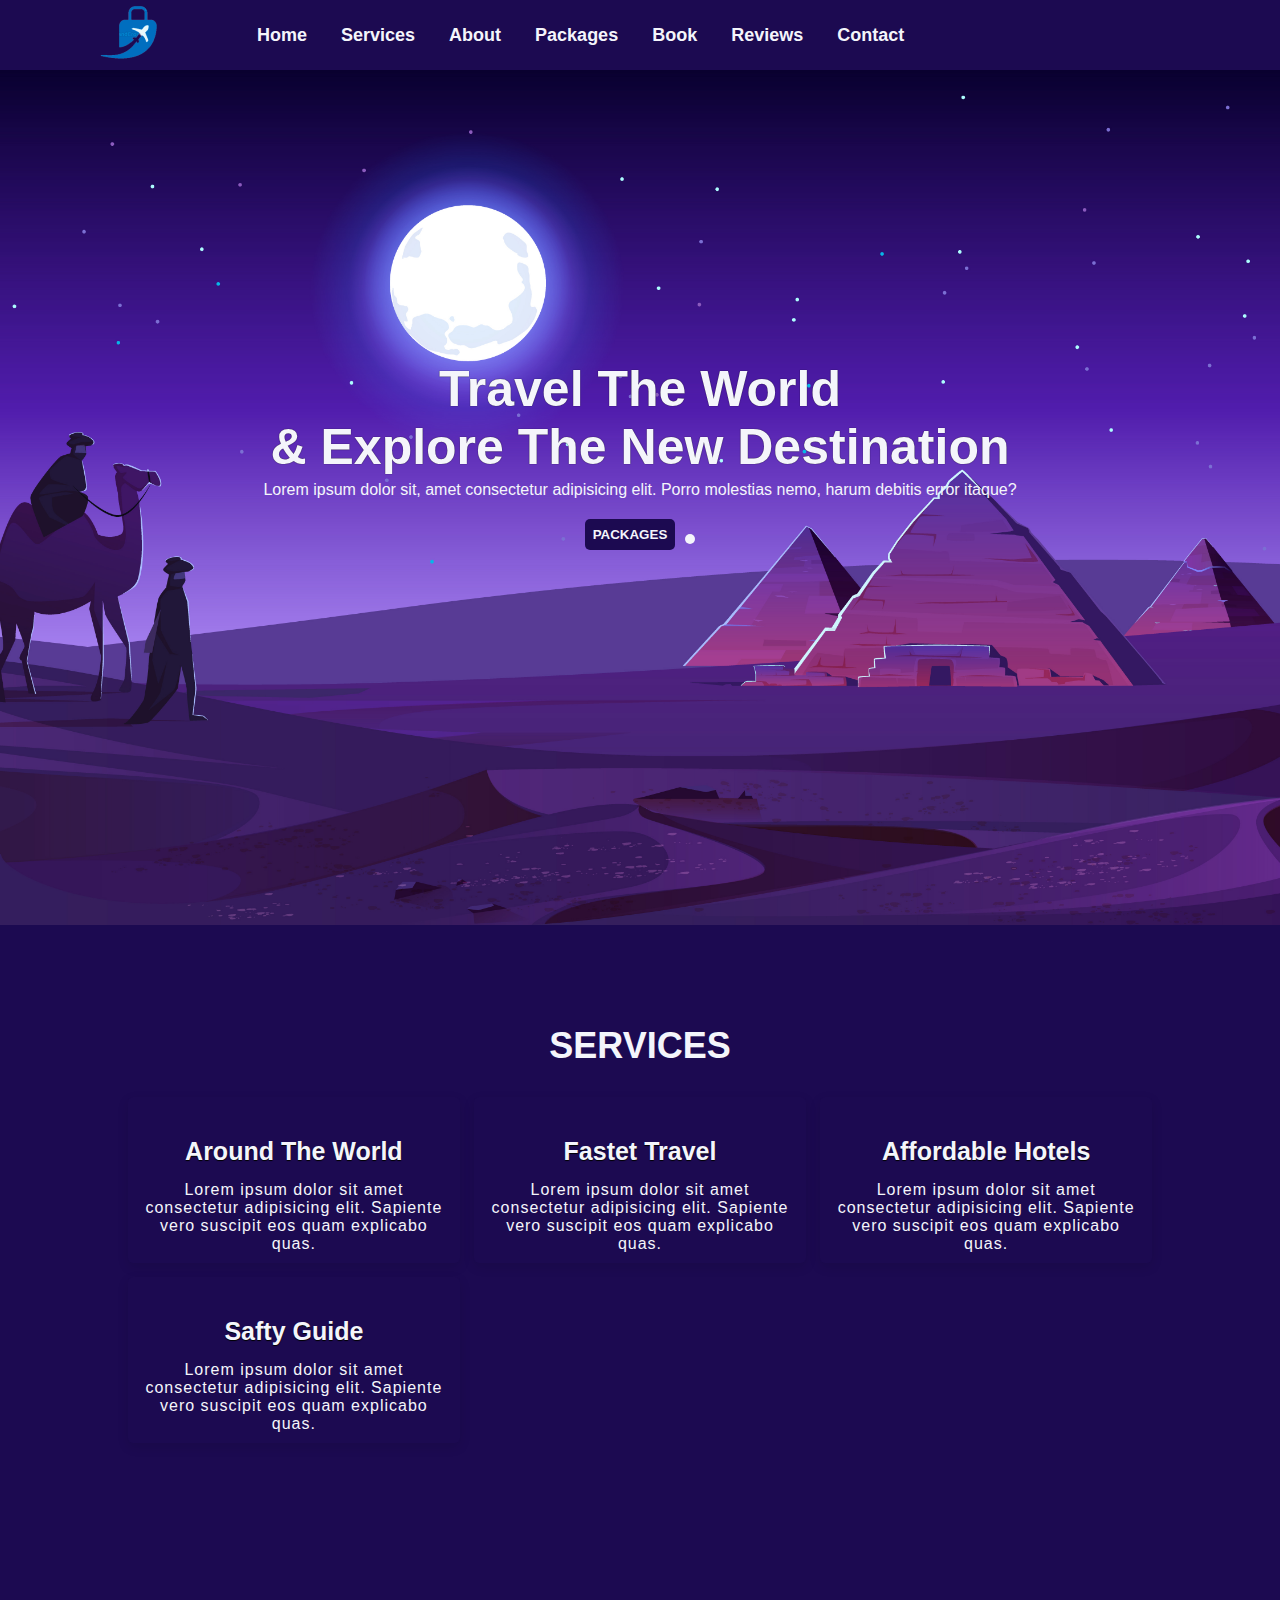
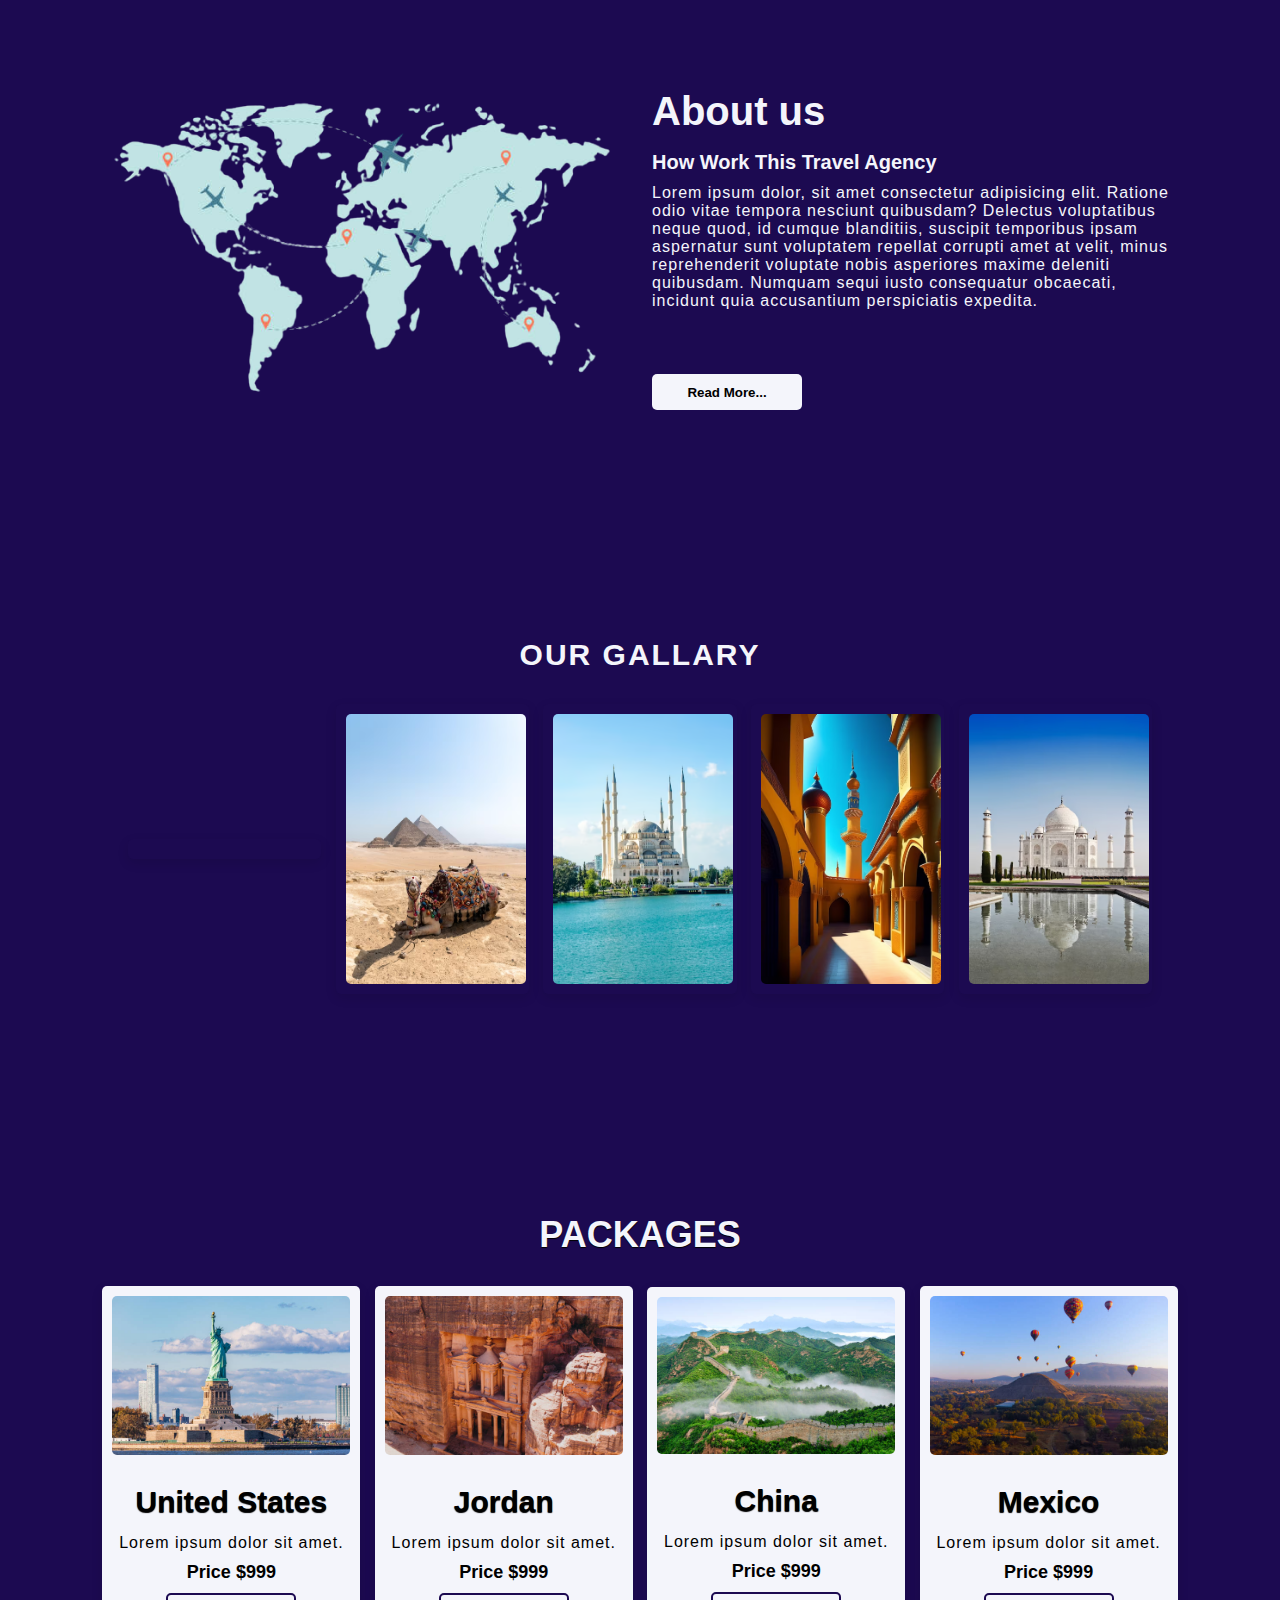
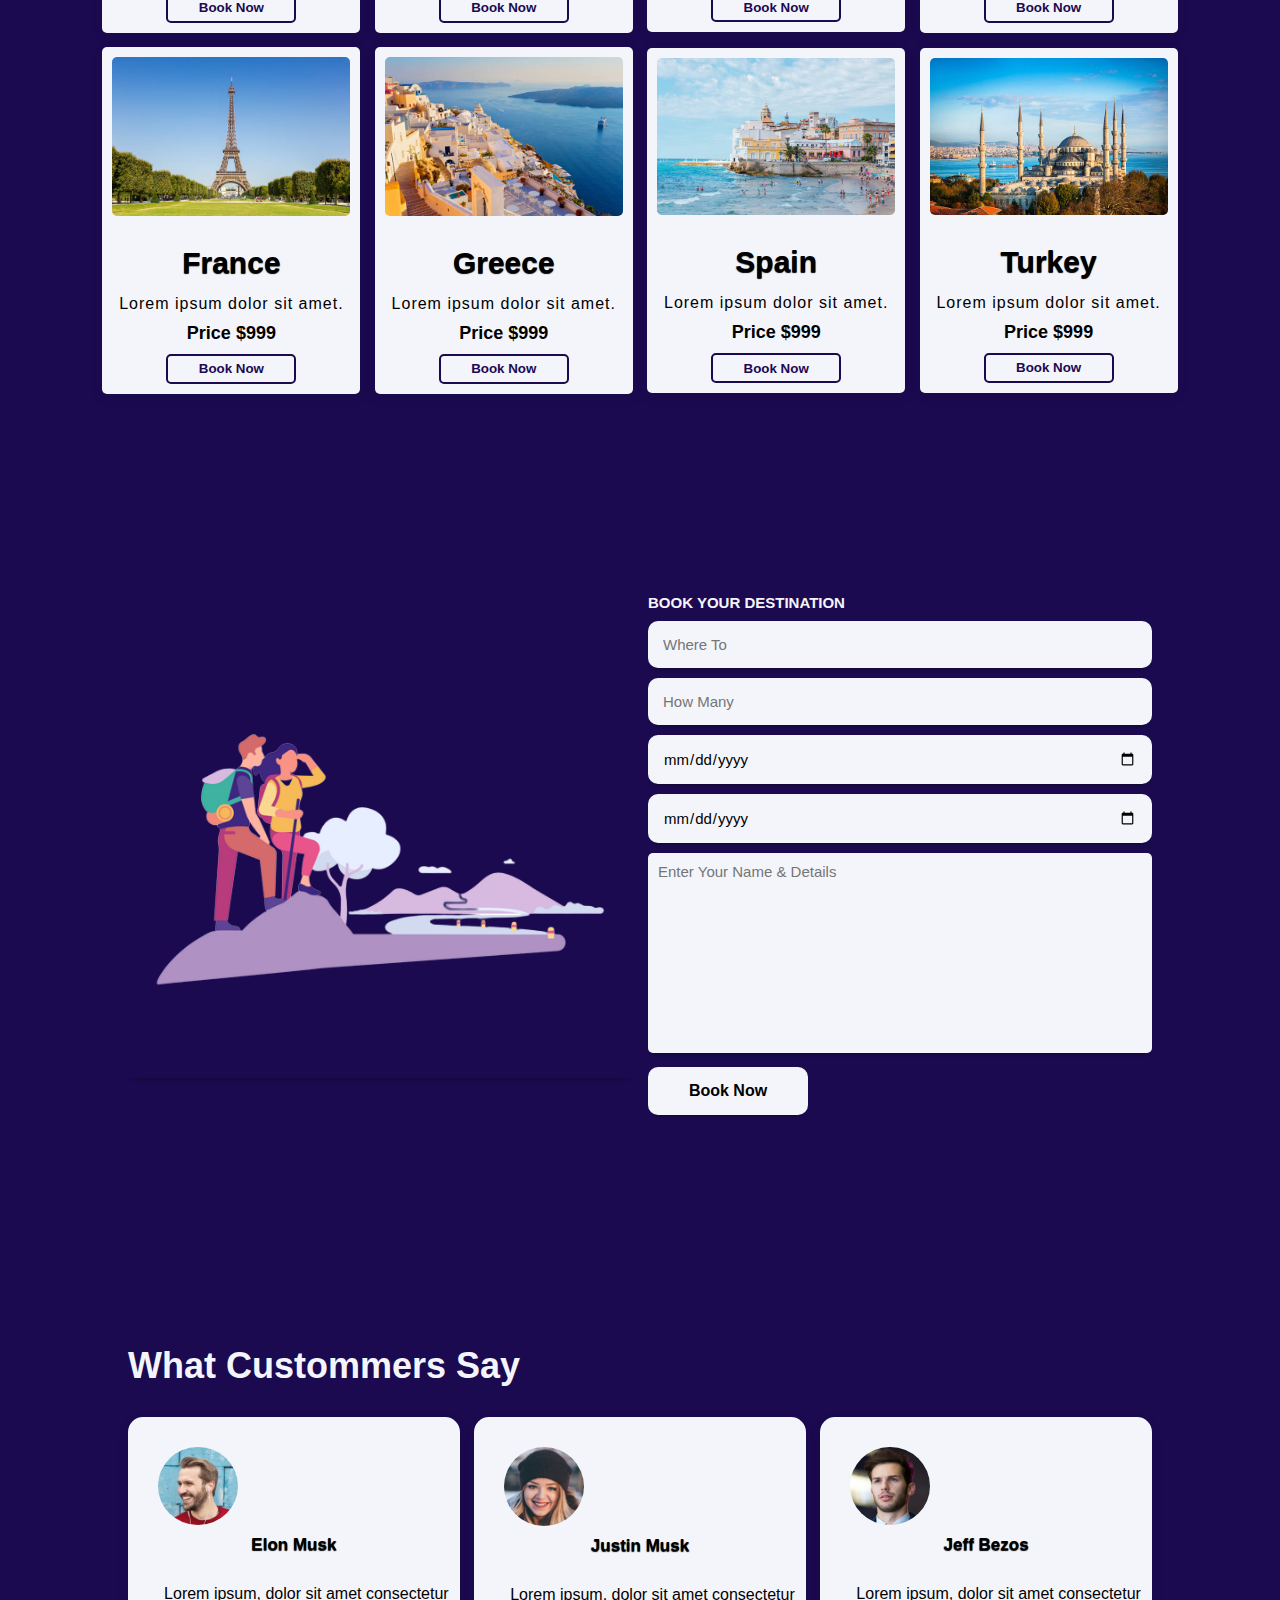
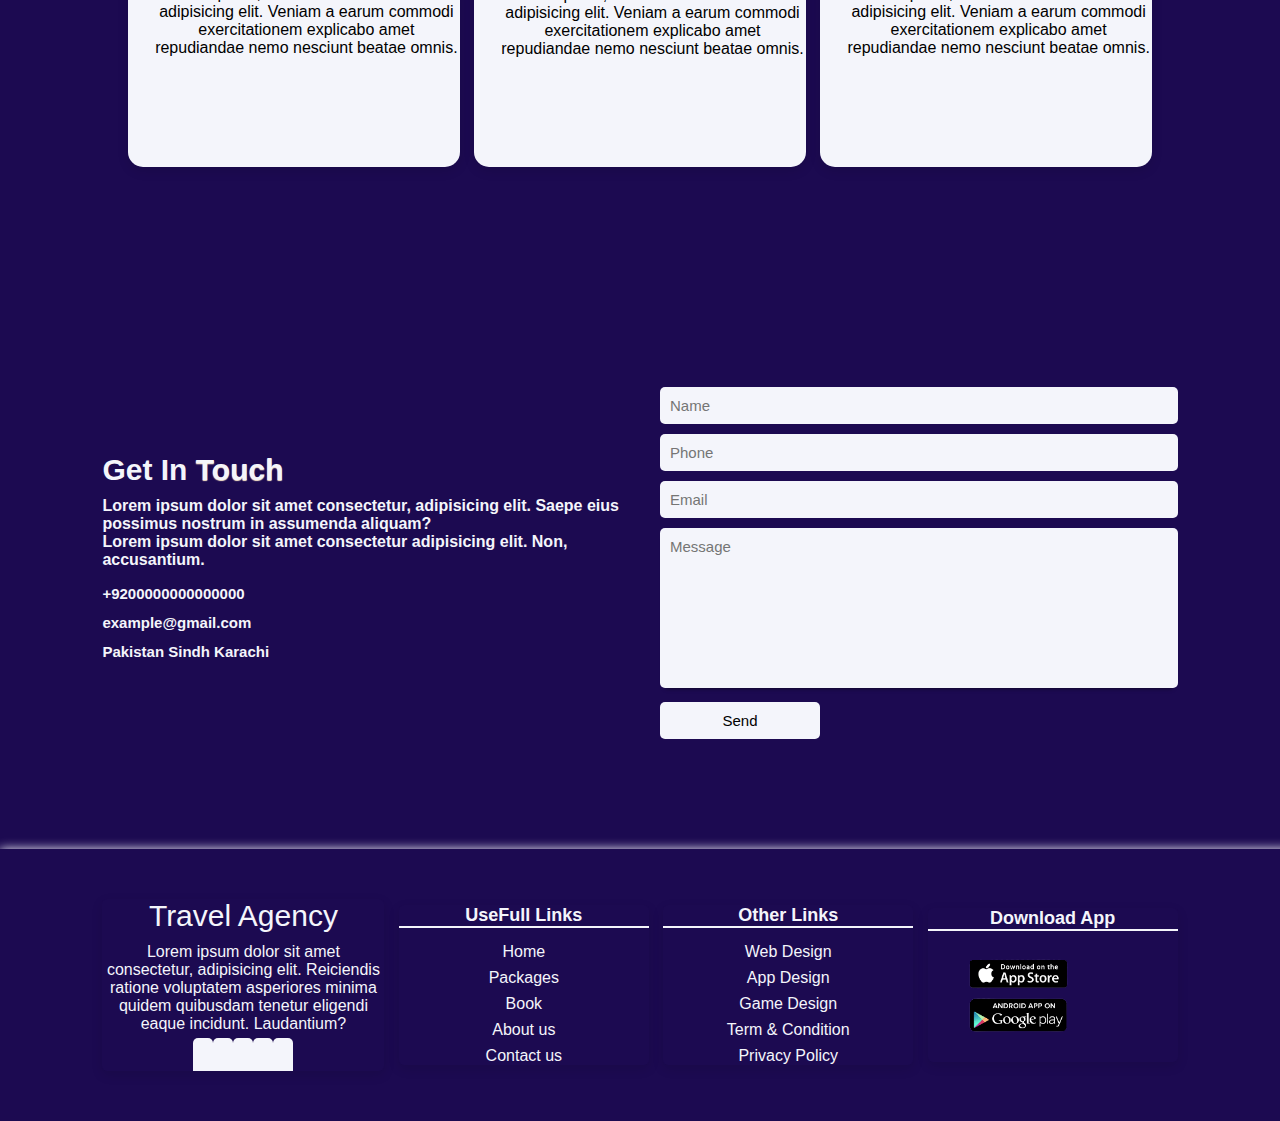
==== index.html @ a89a8652 "Responsive website" ====
<!DOCTYPE html>
<html lang="en">
<head>
    <meta charset="UTF-8">
    <meta name="viewport" content="width=device-width, initial-scale=1.0">
    <title>Travel Website Design</title>
    <link rel="stylesheet" href="./index.css">
    <link rel="stylesheet" href="https://cdnjs.cloudflare.com/ajax/libs/font-awesome/6.4.2/css/all.min.css" integrity="sha512-z3gLpd7yknf1YoNbCzqRKc4qyor8gaKU1qmn+CShxbuBusANI9QpRohGBreCFkKxLhei6S9CQXFEbbKuqLg0DA==" crossorigin="anonymous" referrerpolicy="no-referrer" />
</head>
<body>
    <div class="header">
        <nav>
            <input type="checkbox" id="show-search">
            <input type="checkbox" id="show-menu">
            <label for="show-menu" class="menu-icon"><i class="fas fa-bars"></i></label>
            <div class="content">
                <div class="logo">
                    <div class="logo"><a href="index.html"><img src="./images/logo.png" alt=""></a></div>
                </div>
                <ul class="links">
                    <li><a href="index.html">Home</a></li>
                    <li><a href="#services">Services</a></li>
                    <li><a href="#about">About</a></li>
                    <li><a href="#packages">Packages</a></li>
                    <li><a href="#book">Book</a></li>
                    <li><a href="#reviews">Reviews</a></li>
                    <li><a href="#contact">Contact</a></li>
                </ul>
            </div>
            <label for="show-search" class="search-icon"><i class="fas fa-search"></i></label>
            <form action="#" class="search-box">
                <input type="text" placeholder="Search" required>
                <button type="submit" class="go-icon"><i class="fas fa-long-arrow-alt-right"></i></button>
            </form>
        </nav>
    </div>
  

    <section class="home" id="home">
        <div class="text">
            <h3>Travel The World
                <br> & Explore The New Destination
            </h3>
        
        <p>Lorem ipsum dolor sit, amet consectetur adipisicing elit. Porro molestias nemo, harum debitis error itaque?</p>
        <a href="#packages"><button id="home-btn">PACKAGES <i class="fa-solid fa-arrow-down"></i><button id="home-btn2"><i class="fa-sharp fa-solid fa-circle-play"></i></button></button></a>
    </div>
    </section>
    


    <section class="services" id="services">
        <div class="heading">
            <h3>Services</h3>
        </div>
            <div class="card">
                <div class="row">
                    <i class="fas fa-globe-asia"></i>
                    <div class="card-body">
                        <h3>Around The World</h3>
                        <p>Lorem ipsum dolor sit amet consectetur adipisicing elit. Sapiente vero suscipit eos quam explicabo quas.</p>
                    </div>
                </div>
                <div class="row">
                    <i class="fas fa-plane"></i>
                    <div class="card-body">
                        <h3>Fastet Travel</h3>
                        <p>Lorem ipsum dolor sit amet consectetur adipisicing elit. Sapiente vero suscipit eos quam explicabo quas.</p>
                    </div>
                </div>
                <div class="row">
                    <i class="fas fa-hotel"></i>
                    <div class="card-body">
                        <h3>Affordable Hotels</h3>
                        <p>Lorem ipsum dolor sit amet consectetur adipisicing elit. Sapiente vero suscipit eos quam explicabo quas.</p>
                    </div>
                </div>
                <div class="row">
                    <i class="fas fa-bullhorn"></i>
                    <div class="card-body">
                        <h3>Safty Guide</h3>
                        <p>Lorem ipsum dolor sit amet consectetur adipisicing elit. Sapiente vero suscipit eos quam explicabo quas.</p>
                    </div>
                </div>
            </div>
       
    </section>




    <section class="about" id="about">
        <div class="image">
            <img src="./images/about-img.png" alt="">
        </div>
        <div class="info">
            <h6 class="head">About us</h6>
            <h3 class="head2">How Work This Travel Agency</h3>
            <p>Lorem ipsum dolor, sit amet consectetur adipisicing elit. Ratione odio vitae tempora nesciunt quibusdam? Delectus voluptatibus neque quod, id cumque blanditiis, suscipit temporibus ipsam aspernatur sunt voluptatem repellat corrupti amet at velit, minus reprehenderit voluptate nobis asperiores maxime deleniti quibusdam. Numquam sequi iusto consequatur obcaecati, incidunt quia accusantium perspiciatis expedita.</p>
            <button class="about-btn">Read More...</button>
        </div>
    </section>



    <section class="gallary" id="gallary">
        <div class="heading">
            <h3>OUR GALLARY <i class="fa-solid fa-arrow-down"></i></h3>
        </div>
        <div class="gallary-card">
            <div class="row">
                <img src="./images/p1.jpg" alt="">
            </div>
            <div class="row">
                <img src="./images/p2.png" alt="">
            </div>
            <div class="row">
                <img src="./images/p3.png" alt="">
            </div>
            <div class="row">
                <img src="./images/p4.png" alt="">
            </div>
            <div class="row">
                <img src="./images/p5.png" alt="">
            </div>
           
        </div>
    </section>


    <section class="packages" id="packages">
        <div class="main">
            <h3>Packages</h3>
        </div>
        <div class="card-content">
            <div class="row">
                <img src="./images/united state.png" alt="">
                <div class="card-body">
                    <h3>United States</h3>
                    <p>Lorem ipsum dolor sit amet.</p>
                    <div class="rating">
                        <i class="fa-solid fa-star checked"></i>
                        <i class="fa-solid fa-star checked"></i>
                        <i class="fa-solid fa-star checked"></i>
                        <i class="fa-solid fa-star checked"></i>
                        <i class="fa-solid fa-star checked"></i>
                    </div>
                    <h5>Price $999</h5>
                    <button>Book Now</button>
                </div>
            </div>
            <div class="row">
                <img src="./images/jordan.png" alt="">
                <div class="card-body">
                    <h3>Jordan</h3> 
                    <p>Lorem ipsum dolor sit amet.</p>
                    <div class="rate">
                        <i class="fa-solid fa-star checked"></i>
                        <i class="fa-solid fa-star checked"></i>
                        <i class="fa-solid fa-star checked"></i>
                        <i class="fa-solid fa-star checked"></i>
                        <i class="fa-solid fa-star checked"></i>
                    </div>
                    <h5>Price $999</h5>
                    <button>Book Now</button>
                </div>
            </div>
            <div class="row">
                <img src="./images/china.png" alt="">
                <div class="card-body">
                    <h3>China</h3>
                    <p>Lorem ipsum dolor sit amet.</p>
                    <div class="rate">
                        <i class="fa-solid fa-star checked"></i>
                        <i class="fa-solid fa-star checked"></i>
                        <i class="fa-solid fa-star checked"></i>
                        <i class="fa-solid fa-star checked"></i>
                        <i class="fa-solid fa-star checked"></i>
                    </div>
                    <h5>Price $999</h5>
                    <button>Book Now</button>
                </div>
            </div>
            <div class="row">
                <img src="./images/Mexico.png" alt="">
                <div class="card-body">
                    <h3>Mexico</h3>
                    <p>Lorem ipsum dolor sit amet.</p>
                    <div class="rate">
                        <i class="fa-solid fa-star checked"></i>
                        <i class="fa-solid fa-star checked"></i>
                        <i class="fa-solid fa-star checked"></i>
                        <i class="fa-solid fa-star checked"></i>
                        <i class="fa-solid fa-star checked"></i>
                    </div>
                    <h5>Price $999</h5>
                    <button>Book Now</button>
                </div>
            </div>
            <div class="row">
                <img src="./images/france.png" alt="">
                <div class="card-body">
                    <h3>France</h3>
                    <p>Lorem ipsum dolor sit amet.</p>
                    <div class="rate">
                        <i class="fa-solid fa-star checked"></i>
                        <i class="fa-solid fa-star checked"></i>
                        <i class="fa-solid fa-star checked"></i>
                        <i class="fa-solid fa-star checked"></i>
                        <i class="fa-solid fa-star checked"></i>
                    </div>
                    <h5>Price $999</h5>
                    <button>Book Now</button>
                </div>
            </div>
            <div class="row">
                <img src="./images/Greece.png" alt="">
                <div class="card-body">
                    <h3>Greece</h3>
                    <p>Lorem ipsum dolor sit amet.</p>
                    <div class="rate">
                        <i class="fa-solid fa-star checked"></i>
                        <i class="fa-solid fa-star checked"></i>
                        <i class="fa-solid fa-star checked"></i>
                        <i class="fa-solid fa-star checked"></i>
                        <i class="fa-solid fa-star checked"></i>
                    </div>
                    <h5>Price $999</h5>
                    <button>Book Now</button>
                </div>
            </div>
            <div class="row">
                <img src="./images/Spain.png" alt="">
                <div class="card-body">
                    <h3>Spain</h3>
                    <p>Lorem ipsum dolor sit amet.</p>
                    <div class="rate">
                        <i class="fa-solid fa-star checked"></i>
                        <i class="fa-solid fa-star checked"></i>
                        <i class="fa-solid fa-star checked"></i>
                        <i class="fa-solid fa-star checked"></i>
                        <i class="fa-solid fa-star checked"></i>
                    </div>
                    <h5>Price $999</h5>
                    <button>Book Now</button>
                </div>
            </div>
            <div class="row">
                <img src="./images/Turkey.png" alt="">
                <div class="card-body">
                    <h3>Turkey</h3>
                    <p>Lorem ipsum dolor sit amet.</p>
                    <div class="rate">
                        <i class="fa-solid fa-star checked"></i>
                        <i class="fa-solid fa-star checked"></i>
                        <i class="fa-solid fa-star checked"></i>
                        <i class="fa-solid fa-star checked"></i>
                        <i class="fa-solid fa-star checked"></i>
                    </div>
                    <h5>Price $999</h5>
                    <button>Book Now</button>
                </div>
            </div>
        </div>
    </section>


    <section class="book" id="book">
        <div class="book-img">
            <img src="./images/book-img.png" alt="">
        </div>
        <div class="book-form">
            <h5>BOOK YOUR DESTINATION</h5>
            <form action="#">
                <input type="text" placeholder="Where To" required>
                <input type="text" placeholder="How Many" required>
                <input type="date" placeholder="Arrivals" required>
                <input type="date" placeholder="Leaving" required>
                <textarea name="" id="" cols="5" rows="5" placeholder="Enter Your Name & Details"></textarea>
                <input type="submit" value="Book Now" class="submit" required>
            </form>
        </div>
    </section>
    


    <section class="reviews" id="reviews">
        <div class="main-txt">
            <h3>What Custommers Say</h3>
        </div>
        <div class="card-content">
            <div class="row">
                <h5><img src="./images/pic-1.png" alt="">Elon Musk</h5>
                <div class="rating">
                    <i class="fa-solid fa-star"></i>
                    <i class="fa-solid fa-star"></i>
                    <i class="fa-solid fa-star"></i>
                    <i class="fa-solid fa-star"></i>
                    <i class="fa-solid fa-star"></i>
                </div>
                <p>Lorem ipsum, dolor sit amet consectetur adipisicing elit. Veniam a earum commodi exercitationem explicabo amet repudiandae nemo nesciunt beatae omnis.</p>
            </div>
            <div class="row">
                <h5><img src="./images/pic-2.png" alt="">Justin Musk</h5>
                <div class="rating">
                    <i class="fa-solid fa-star"></i>
                    <i class="fa-solid fa-star"></i>
                    <i class="fa-solid fa-star"></i>
                    <i class="fa-solid fa-star"></i>
                    <i class="fa-solid fa-star"></i>
                </div>
                <p>Lorem ipsum, dolor sit amet consectetur adipisicing elit. Veniam a earum commodi exercitationem explicabo amet repudiandae nemo nesciunt beatae omnis.</p>
            </div>
            <div class="row">
                <h5><img src="./images/pic-3.png" alt="">Jeff Bezos</h5>
                <div class="rating">
                    <i class="fa-solid fa-star"></i>
                    <i class="fa-solid fa-star"></i>
                    <i class="fa-solid fa-star"></i>
                    <i class="fa-solid fa-star"></i>
                    <i class="fa-solid fa-star"></i>
                </div>
                <p>Lorem ipsum, dolor sit amet consectetur adipisicing elit. Veniam a earum commodi exercitationem explicabo amet repudiandae nemo nesciunt beatae omnis.</p>
            </div>
        </div>
    </section>
   

    <section class="contact" id="contact">
        <div class="contact-text">
            <h2>Get In <span>Touch</span></h2>
            <p>Lorem ipsum dolor sit amet consectetur, adipisicing elit. Saepe eius possimus nostrum in assumenda aliquam?</p>
            <p>Lorem ipsum dolor sit amet consectetur adipisicing elit. Non, accusantium.</p>
            <div class="list">
                <li><a href="#">+9200000000000000</a></li>
                <li><a href="#">example@gmail.com</a></li>
                <li><a href="#">Pakistan Sindh Karachi</a></li>
            </div>
        </div>
        <div class="contact-form">
            <form action="#">
                <input type="text" placeholder="Name" required>
                <input type="number" placeholder="Phone" required>
                <input type="email" placeholder="Email" required>
                <textarea name="" id="" cols="35" rows="10" placeholder="Message" required></textarea>
                <input type="submit" value="Send" class="submit" required>
            </form>
        </div>
    </section>



    <footer id="footer">
        <div class="footer-content">
            <div class="row" id="row1">
                <a href="#" id="footer-logo">Travel Agency</a>
                <p>Lorem ipsum dolor sit amet consectetur, adipisicing elit. Reiciendis ratione voluptatem asperiores minima quidem quibusdam tenetur eligendi eaque incidunt. Laudantium?</p>
                <div class="socail-links">
                    <i class="fa-brands fa-twitter"></i>
                    <i class="fa-brands fa-facebook-f"></i>
                    <i class="fa-brands fa-instagram"></i>
                    <i class="fa-brands fa-youtube"></i>
                    <i class="fa-brands fa-pinterest-p"></i>
                </div>
            </div>
            <div class="row" id="row2">
                <h3>UseFull Links</h3>
                <ul>
                    <li><a href="#">Home</a></li>
                    <li><a href="#">Packages</a></li>
                    <li><a href="#">Book</a></li>
                    <li><a href="#">About us</a></li>
                    <li><a href="#">Contact us</a></li>
                </ul>
            </div>
            <div class="row" id="row3">
                <h3>Other Links</h3>
                <ul>
                    <li><a href="#">Web Design</a></li>
                    <li><a href="#">App Design</a></li>
                    <li><a href="#">Game Design</a></li>
                    <li><a href="#">Term & Condition</a></li>
                    <li><a href="#">Privacy Policy</a></li>
                </ul>
            </div>
            <div class="row" id="row4">
                <h3>Download App</h3>
                <img src="./images/app.png" alt="">
            </div>
        </div>
    </footer>
</body>
</html>
---- index.css ----
*{
    margin: 0;
    padding: 0;
    box-sizing: border-box;
    text-decoration: none;
    list-style: none;
    scroll-behavior: smooth;
    font-family:'Trebuchet MS', 'Lucida Sans Unicode', 'Lucida Grande', 'Lucida Sans', Arial, sans-serif;
}
html::-webkit-scrollbar-track{
    background: transparent;
}
html::-webkit-scrollbar-thumb{
    background: #f4f5fb;
    border-radius: 10px;
}
html::-webkit-scrollbar{
    width: 10px;
}
body{
    background: #1c0a51;
}

.header{
    background: transparent;
    width: 100%;
}
.header nav{
    position: relative;
    display: flex;
    max-width: calc(100% - 200px);
    margin: 0 auto;
    height: 70px;
    align-items: center;
    justify-content: space-between;
}
nav .content{
    display: flex;
    align-items: center;
}
 .links{
    margin-left: 80px;
    display: flex;
}
 .links a img{
    width: 50px;
}
 .links li{
    list-style: none;
    line-height: 70px;
}
nav .content .links li a,
nav .content .links li label{
    color: #f4f5fb;
    font-size: 18px;
    padding: 9px 17px;
    font-weight: bold;
    border-radius: 5px;
    transition: all 0.3s ease;
}
.content .links li label{
    display: none;
}
nav .content .links li a:hover,
nav .content .links li label:hover{
    color: #1c0a51;
    background: #f4f5fb;
}
 .search-icon,
 .menu-icon{
    color: #f4f5fb;
    font-size: 18px;
    line-height: 70px;
    width: 70px;
    text-align: center;
    cursor: pointer;
}
.header .menu-icon{
    display: none;
}
.header #show-search:checked ~ .search-icon i::before{
    content: "\f00d";
}
.header .search-box{
    position: absolute;
    height: 100%;
    max-width: calc(100% - 50px);
    width: 100%;
    opacity: 0;
    pointer-events: none;
    transition: all 0.3s ease;
}
.header #show-search:checked ~ .search-box{
    opacity: 1;
    pointer-events: auto;
}
.search-box input{
    width: 100%;
    height: 100%;
    border: none;
    outline: none;
    font-size: 17px;
    color: aliceblue;
    background: #1c0a51;
    padding: 0 100px 0 15px;
}
.search-box input::placeholder{
    color: #f4f5fb;
}
.search-box .go-icon{
    position: absolute;
    right: 10px;
    top: 50%;
    transform: translateY(-50%);
    line-height: 60px;
    width: 70px;
    background: transparent;
    border: none;
    outline: none;
    color: #f4f5fb;
    font-size: 20px;
    cursor: pointer;
}
.header input[type="checkbox"]{
    display: none;
}


@media screen and (max-width:1250px){
    .header nav{
        max-width: 100%;
        padding: 0px 20px;
    }
    nav .content .links{
        margin-left: 30px;
    }
    .content .links a{
        padding: 8px 13px;
    }
    .header .search-box{
        max-width: calc(100% - 100px);
    }
    .header .search-box input{
        padding: 0px 100px 0px 15px;
    }
}
@media screen and (max-width:900px){
    .header .menu-icon{
        display: block;
    }
    .header #show-menu:checked ~ .menu-icon i::before{
        content: "\f00d";
    }
    nav .content .links{
        display: block;
        position: fixed;
        background: #1c0a51;
        height: 100%;
        width: 100%;
        top: 70px;
        left: -100%;
        margin-left: 0;
        max-width: 350px;
        overflow: auto;
        padding-bottom: 100px;
        transition: all 0.3s ease;
    }
    nav #show-menu:checked ~ .content .links{
        left: 0%;
    }
    .content .links li{
        margin: 15px 20px;
    }
    .content .links li a,
    .content .links li label{
        line-height: 40px;
        font-size: 20px;
        display: block;
        padding: 8px 18px;
        cursor: pointer;
    }
    .content .links li a.desktop-link{
        display: none;
    }
}

.home{
    width: 100%;
    height: 95vh;
    background-image: url(./images/b1.jpg);
    background-repeat: no-repeat;
    background-size: cover;
    background-position: 85%;
}
.home .text{
    text-align: center;
    padding: 200px 10% 10px;
}
.text h3{
    font-size: 50px;
    color: #f4f5fb;
    text-shadow: 0px 0px 1px black;
    padding-top: 90px;
}
.text p{
    color: #f4f5fb;
    margin-top: 5px;
}
#home-btn{
    margin-top: 20px;
    padding: 8px;
    background: #1c0a51;
    color: #f4f5fb;
    border: none;
    font-weight: bold;
    border-radius: 5px;
    cursor: pointer;
}
#home-btn2{
    margin-left: 10px;
    padding: 5px;
    background: #f4f5fb;
    color: #1c0a51;
    border-radius: 5px;
    border: none;
    transition: 0.5s;
    cursor: pointer;
}
#home-btn2:hover{
    transform: translateY(-3px);
}
@media (max-width:1300px){
    .text{
        padding: 200px 10% 10px;
    }
}
@media (max-width:920px){
     .text h3{
        font-size: 40px;
    }
}
@media (max-width:500px){
    .text h3{
        font-size: 30px;
    }
}

.services{
    padding: 100px 10% 120px;
}
 .heading{
    text-align: center;
}
 .heading h3{
    font-size: 36px;
    font-weight: 600;
    text-transform: uppercase;
    color: #f4f5fb;
}
 .card{
    display: grid;
    grid-template-columns: repeat(auto-fit, minmax(250px, auto));
    align-items: center;
    gap: 0.90rem;
    margin-top: 30px;
}
 .row{
    background: #1c0a51;
    box-shadow: rgba(0,0,0,0.1) 0px 4px 12px;
    text-align: center;
    position: relative;
    overflow: hidden;
    border-radius: 5px;
    cursor: pointer;
}
.services .row i{
    color: #f4f5fb;
    font-size: 60px;
    padding: 10px;
    display: block;
}
.services .card-body h3{
    color: #f4f5fb;
    font-size: 25px;
}
.services .card-body p{
    color: #f4f5fb;
}
@media (max-width:920px){
    .services .card{
        grid-template-columns: 1fr;
    }
}

.about{
    padding: 100px 8% 100px;
    display: grid;
    grid-template-columns: repeat(2, 1fr);
    align-items: center;
    gap: 1.5rem;
}
.image img{
    max-width: 530px;
    height: auto;
    width: 100%;
    border-radius: 10px;
}

.head{
    color: #f4f5fb;
    font-size: 40px;
    line-height: 2;

}
 .head2{
    margin-bottom: 10px;
    font-size: 20px;
    color: #f4f5fb;
}
.info p{
    color: #f4f5fb;
    letter-spacing: 1px;
    margin-bottom: 4rem;
    margin-top: 10px;
}
.about-btn{
    width: 150px;
    height: 36px;
    font-weight: bold;
    background: #f4f5fb;
    color: black;
    border-radius: 5px;
    border: none;
    transition: 0.5s;
    cursor: pointer;
}
.about-btn:hover{
    width: 165px;
}
@media (max-width:920px){
    .about{
        grid-template-columns: 1fr;
    }
    .image{
        text-align: center;
        order: 2;
    }
    .image img{
        width: 100%;
        height: auto;
        max-width: 100%;
    }
}

.gallary{
    padding: 120px 10% 120px;
}
.gallary  h3{
    font-size: 30px;
    letter-spacing: 2px;
    color: #f4f5fb;
    border-bottom: 2px solid #1c0a51;
}
.gallary-card{
    display: grid;
    grid-template-columns: repeat(auto-fit, minmax(100px, auto));
    align-items: center;
    gap: 0.90rem;
    margin-top: 30px;
}
.gallary-card .row img{
    width: 200px;
    padding: 10px;
    display: block;
    border-radius: 15px;    
    transition: 0.5s;
    cursor: pointer;
}
.gallary-card .row img:hover{
    transform: translateY(-10px);
}
@media (max-width:920px){
    .gallary-card{
        grid-template-columns: 1fr;
    }
}

.packages{
    padding: 100px 8% 100px;
}
 .main{
    text-align: center;
}
.main h3{
    font-size: 36px;
    text-transform: uppercase;
    font-weight: 600;
    color: #f4f5fb;
    text-shadow: 0px 1px 1px black;
}
.card-content{
    display: grid;
    grid-template-columns: repeat(auto-fit, minmax(250px, auto));
    align-items: center;
    gap: 0.90rem;
    margin-top: 30px;
}
 .card-content .row{
    background: #f4f5fb;
    position: relative;
    overflow: hidden;
    border-radius: 5px;
    cursor: pointer;
}
 .row img{
    width: 100%;
    border-radius: 15px;
    padding: 10px;
    display: block;
}
 .card-body{
    padding: 10px;
}
.card-body h3{
    margin-top: 10px;
    font-size: 30px;
    font-weight: 550;
    color: black;
    text-shadow: 0px 1px 1px black;
}
 .card-body p{
    font-weight: 500;
    margin-top: 15px;
    letter-spacing: 1px;
}
.rate i{
    color: orange;
    margin-top: 5px;
}
.card-body h5{
    margin-top: 10px;
    font-size: 18px;
}
 .card-body button{
    width: 130px;
    height: 30px;
    margin-top: 10px;
    font-weight: 600;
    background: transparent;
    color: #1c0a51;
    border-radius: 5px;
    border: 2px solid #1c0a51;
    transition: 0.5s ease;
    cursor: pointer;
}
 .card-body button:hover{
    background: #1c0a51;
    color: #f4f5fb;
}
@media (max-width:920px){
    .packages .card-content{
        grid-template-columns: 1fr;
    }
}

.book{
    display: grid;
    grid-template-columns: repeat(2, 1fr);
    align-items: center;
    gap: 1rem;
    padding: 100px 10% 100px;
}
.book-img img{
    box-shadow: 0px 5px 5px -6px black;
    width: 100%;
    display: block;
    margin-top: 45px;
    cursor: pointer;
}
.book-form form{
    position: relative;
}
.book-form h5{
    margin-bottom: 10px;
    font-size: 15px;
    color: #f4f5fb;
}
.book-form form input,
form textarea{
    width: 100%;
    padding: 15px;
    background: #f4f5fb;
    color: black;
    border: none;
    outline: none;
    font-size: 15px;
    border-radius: 10px;
    box-shadow: 0px 5px 5px -6px black;
    margin-bottom: 10px;
}
.book-form textarea{
    resize: none;
    height: 200px;
}
.book-form .submit{
    display: inline-block;
    font-size: 16px;
    font-weight: 600;
    background: #f4f5fb;
    color: black;
    width: 160px;
    transition: 0.5s ease;
    cursor: pointer;
}
.book-form .submit:hover{
    width: 175px;
}
@media (max-width:920px){
    .book{
        grid-template-columns: 1fr;
        max-width: 100%;
    }
}

.reviews{
    padding: 120px 10% 120px;
}
.reviews .main-txt h3{
    font-size: 36px;
    font-weight: 600;
    color: #f4f5fb;
}
.reviews .card-content{
    display: grid;
    grid-template-columns: repeat(auto-fit, minmax(250px, auto));
    align-items: center;
    gap: 0.90rem;
    margin-top: 30px;
}
.reviews .row{
    width: 100%;
    height: 350px;
    border-radius: 15px;
    display: block;
    background: #f4f5fb;
    cursor: pointer;
}
.reviews h5{
    padding: 20px;
    font-size: 17px;
    text-shadow: 0px 1px 1px black;
}
.reviews h5 img{
    width: 100px;
    border-radius: 50%;
}
.reviews p{
    padding-left: 25px;
    margin-top: 10px;
}
.reviews .rating{
    color: orange;
    margin-left: 25px;
}
@media (max-width:920px){
    .reviews .card-content{
        grid-template-columns: 1fr;
    }
}

.contact{
    display: grid;
    grid-template-columns: repeat(2, 1fr);
    align-items: center;
    gap: 2.5rem;
    padding: 100px 8% 100px;
}
.contact-text{
    margin-bottom: 10px;
}
.contact-text h2{
    color: #f4f5fb;
    font-size: 30px;
    font-weight: 700;
    margin-bottom: 10px;
}
.contact-text h2 span{
    text-shadow: 0px 1px 1px blanchedalmond;
}
.contact-text p{
    font-weight: bold;
    color: #f4f5fb;
}
.list{
    margin-top: 16px;
}
.list li{
    margin-bottom: 12px;
}
.list li a{
    display: block;
    color: #f4f5fb;
    font-weight: bold;
    font-size: 15px;
    transition: 0.5s ease;
}
.contact-form form{
    position: relative;
}
.contact-form form input,
form textarea{
    width: 100%;
    padding: 10px;
    background: #f4f5fb;
    color: black;
    border: none;
    outline: none;
    font-size: 15px;
    border-radius: 5px;
    margin-bottom: 10px;
}
.contact-form textarea{
    resize: none;
    height: 160px;
}
.contact-form .submit{
    display: inline-block;
    font-size: 15px;
    background: #f4f5fb;
    color: black;
    width: 160px;
    transition: 0.5s ease;
    cursor: pointer;
}
.contact-form .submit:hover{
    width: 175px;
}
@media (max-width:920px){
    .contact{
        grid-template-columns: 1fr;
        max-width: 100%;
    }
}

#footer{
    width: 100%;
    padding: 50px 8% 50px;
    background-color: #1c0a51;
    box-shadow: 10px 10px 10px 10px #f4f5fb;
}
.footer-content{
    display: grid;
    grid-template-columns: repeat(auto-fit, minmax(250px, auto));
    align-items: center;
    gap: 0.90rem;
}
#footer #row1{
    position: relative;
    overflow: hidden;
}
#footer #row1 #footer-logo{
    font-size: 30px;
    color: #f4f5fb;
}
#footer #row1 p{
    color: #f4f5fb;
    margin-top: 10px;
}
.socail-links{
    margin-top: 15px;
}
.socail-links i{
    color: #1c0a51;
    background: #f4f5fb;
    font-size: 20px;
    padding: 10px;
    border-radius: 5px;
    cursor: pointer;
}
#row2 h3{
    font-size: 18px;
    color: #f4f5fb;
    border-bottom: 2px solid #f4f5fb;
}
#row2 ul{
    margin-top: 15px;
}
#row2 ul li{
    margin-top: 8px;
}
#row2 ul li a{
    color: #f4f5fb;
    transition: 0.5s ease;
}
#row2 li a:hover{
    border-bottom: 1px solid #f4f5fb;
}
#row3 h3{
    font-size: 18px;
    color: #f4f5fb;
    border-bottom: 2px solid #f4f5fb;
}
#row3 ul{
    margin-top: 15px;
}
#row3 ul li{
    margin-top: 8px;
}
#row3 ul li a{
    color: #f4f5fb;
    transition: 0.5s ease;
}
#row3 li a:hover{
    border-bottom: 1px solid #f4f5fb;
}
#row4 h3{
    font-size: 18px;
    color: #f4f5fb;
    border-bottom: 2px solid #f4f5fb;
}
#row4 img{
    width: 180px;
    cursor: pointer;
}
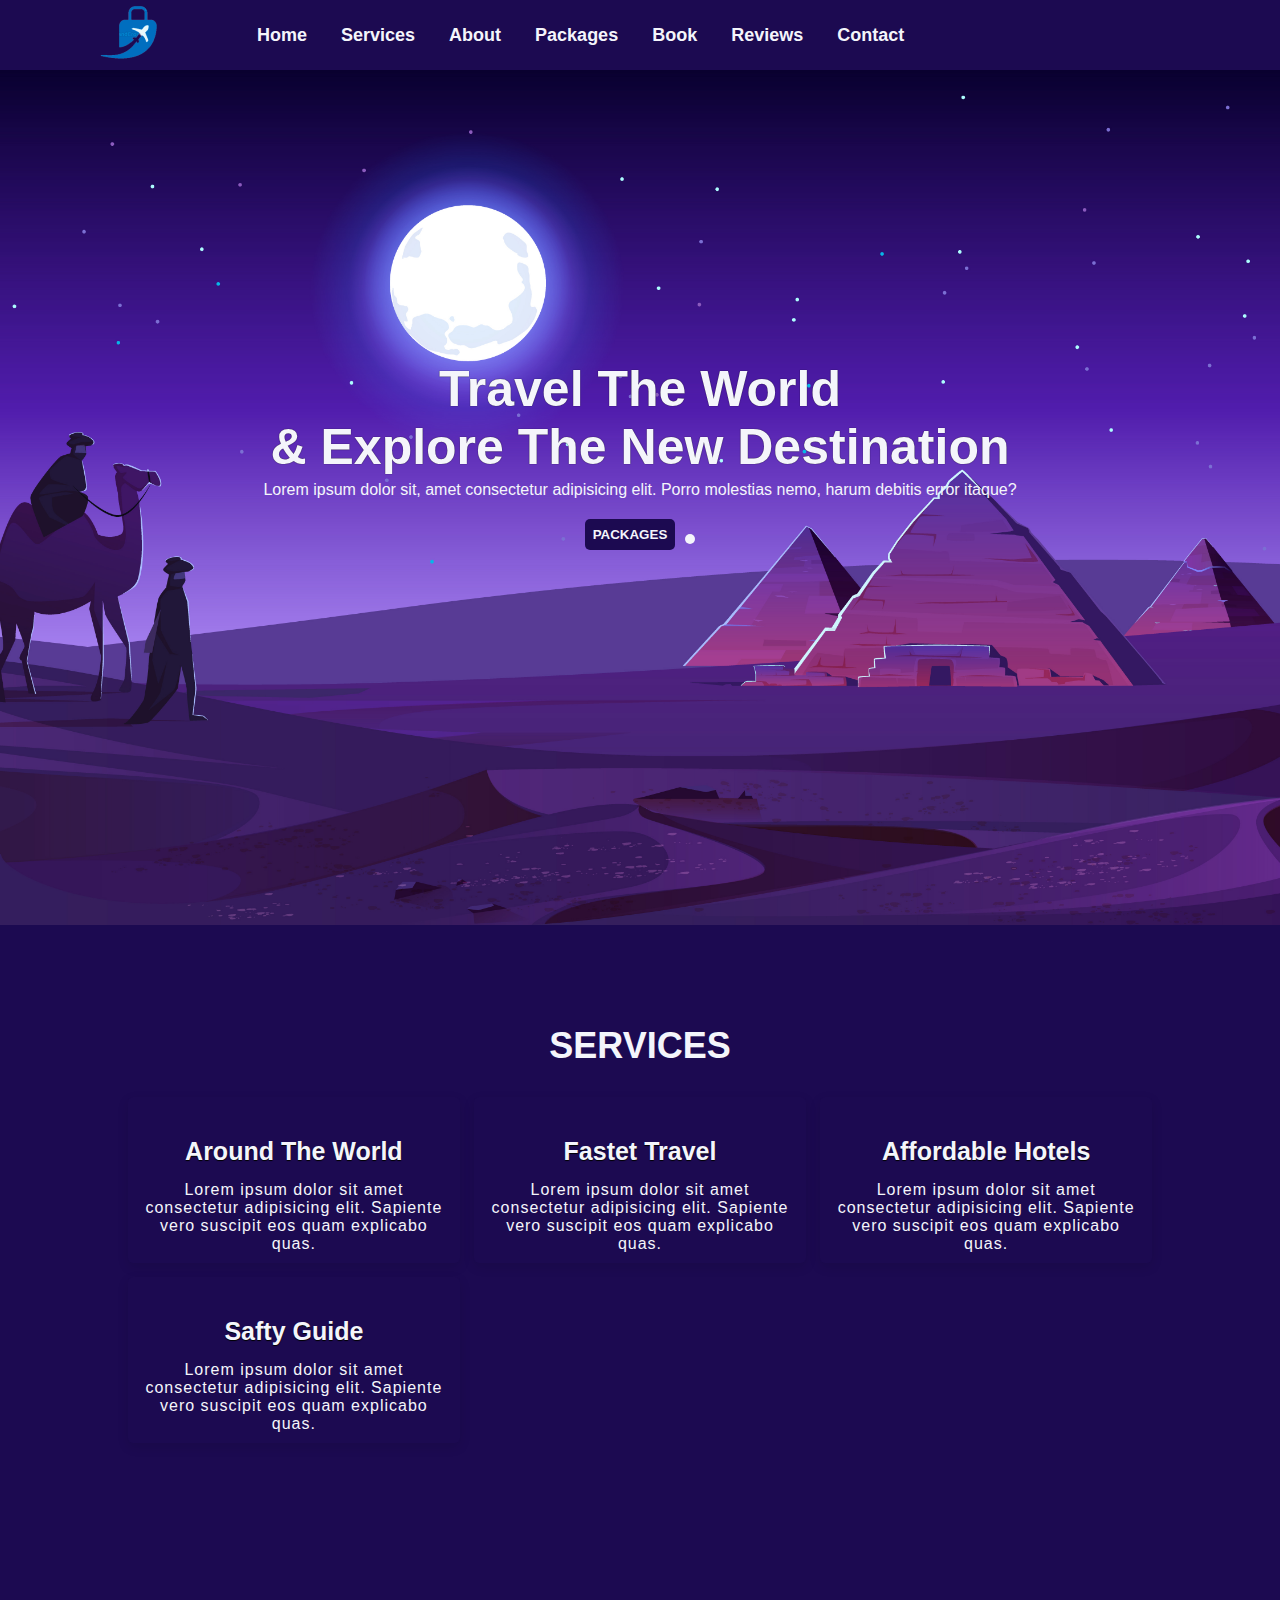
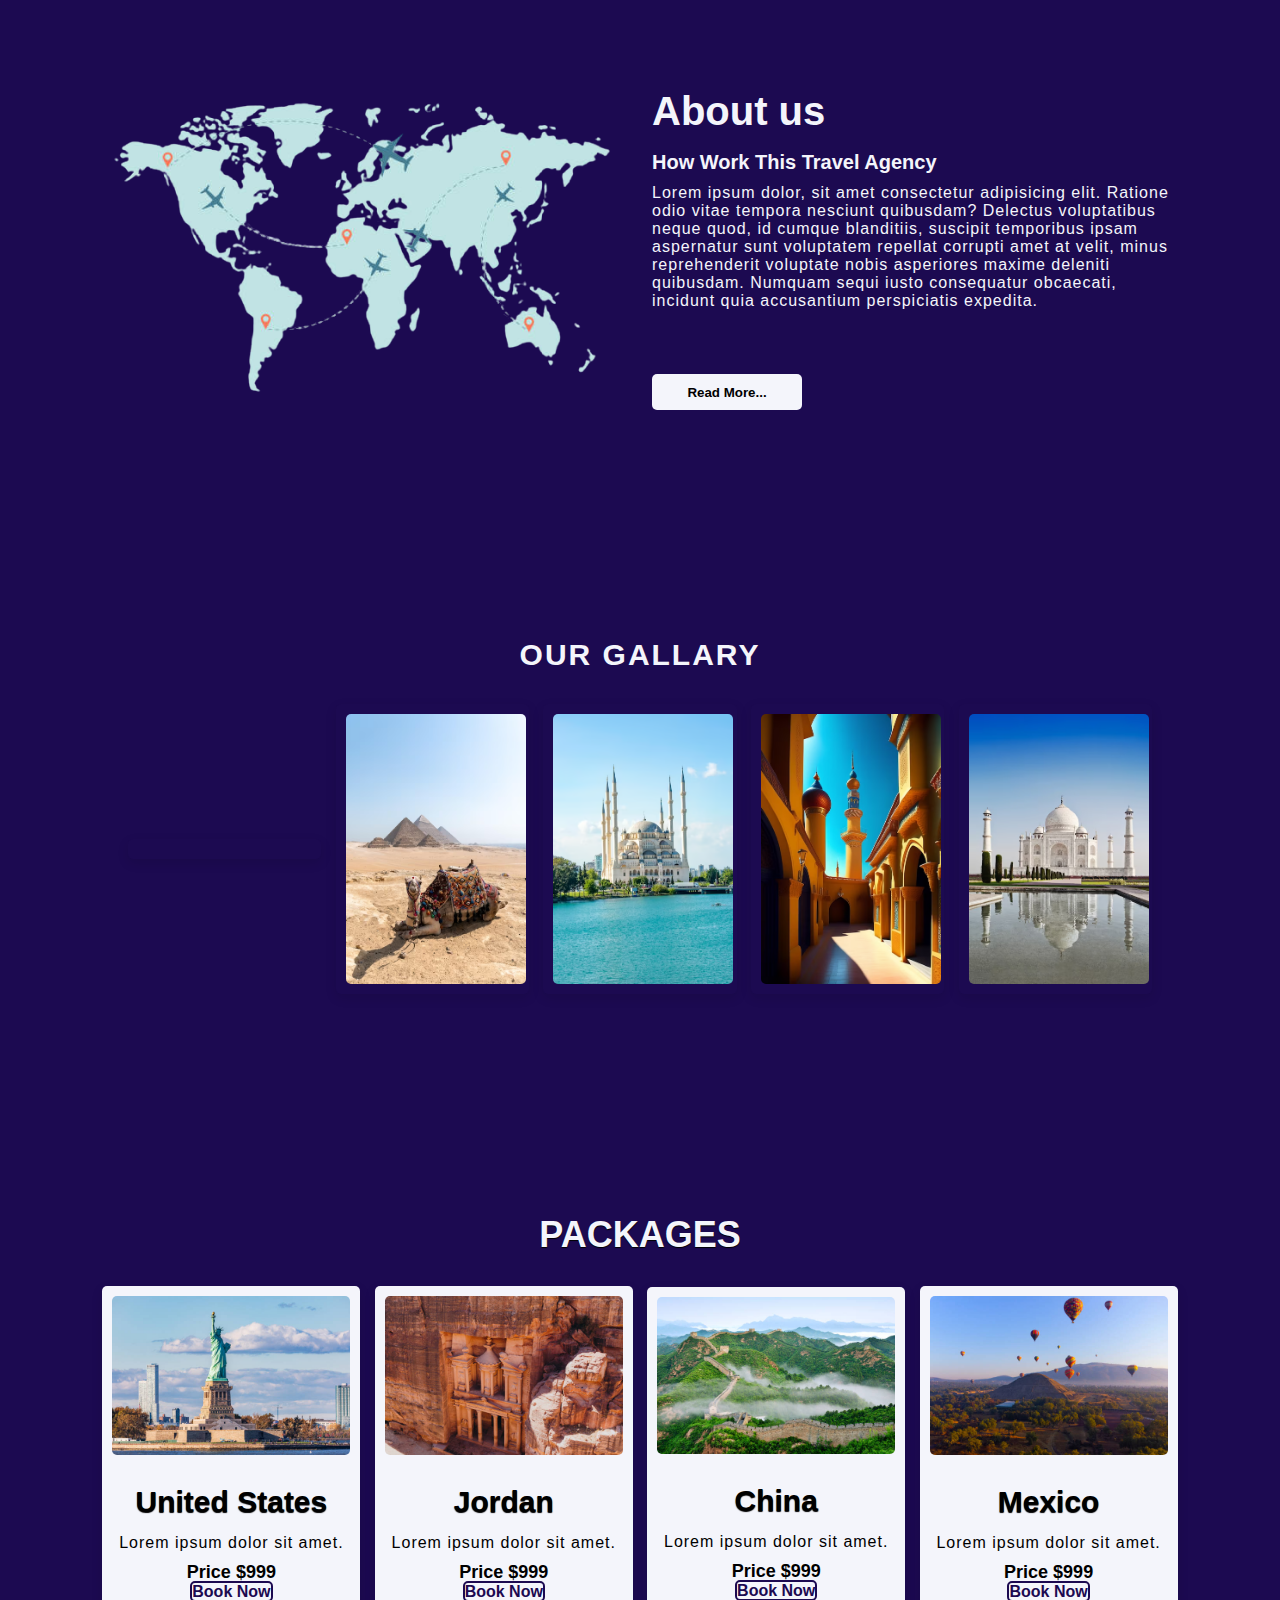
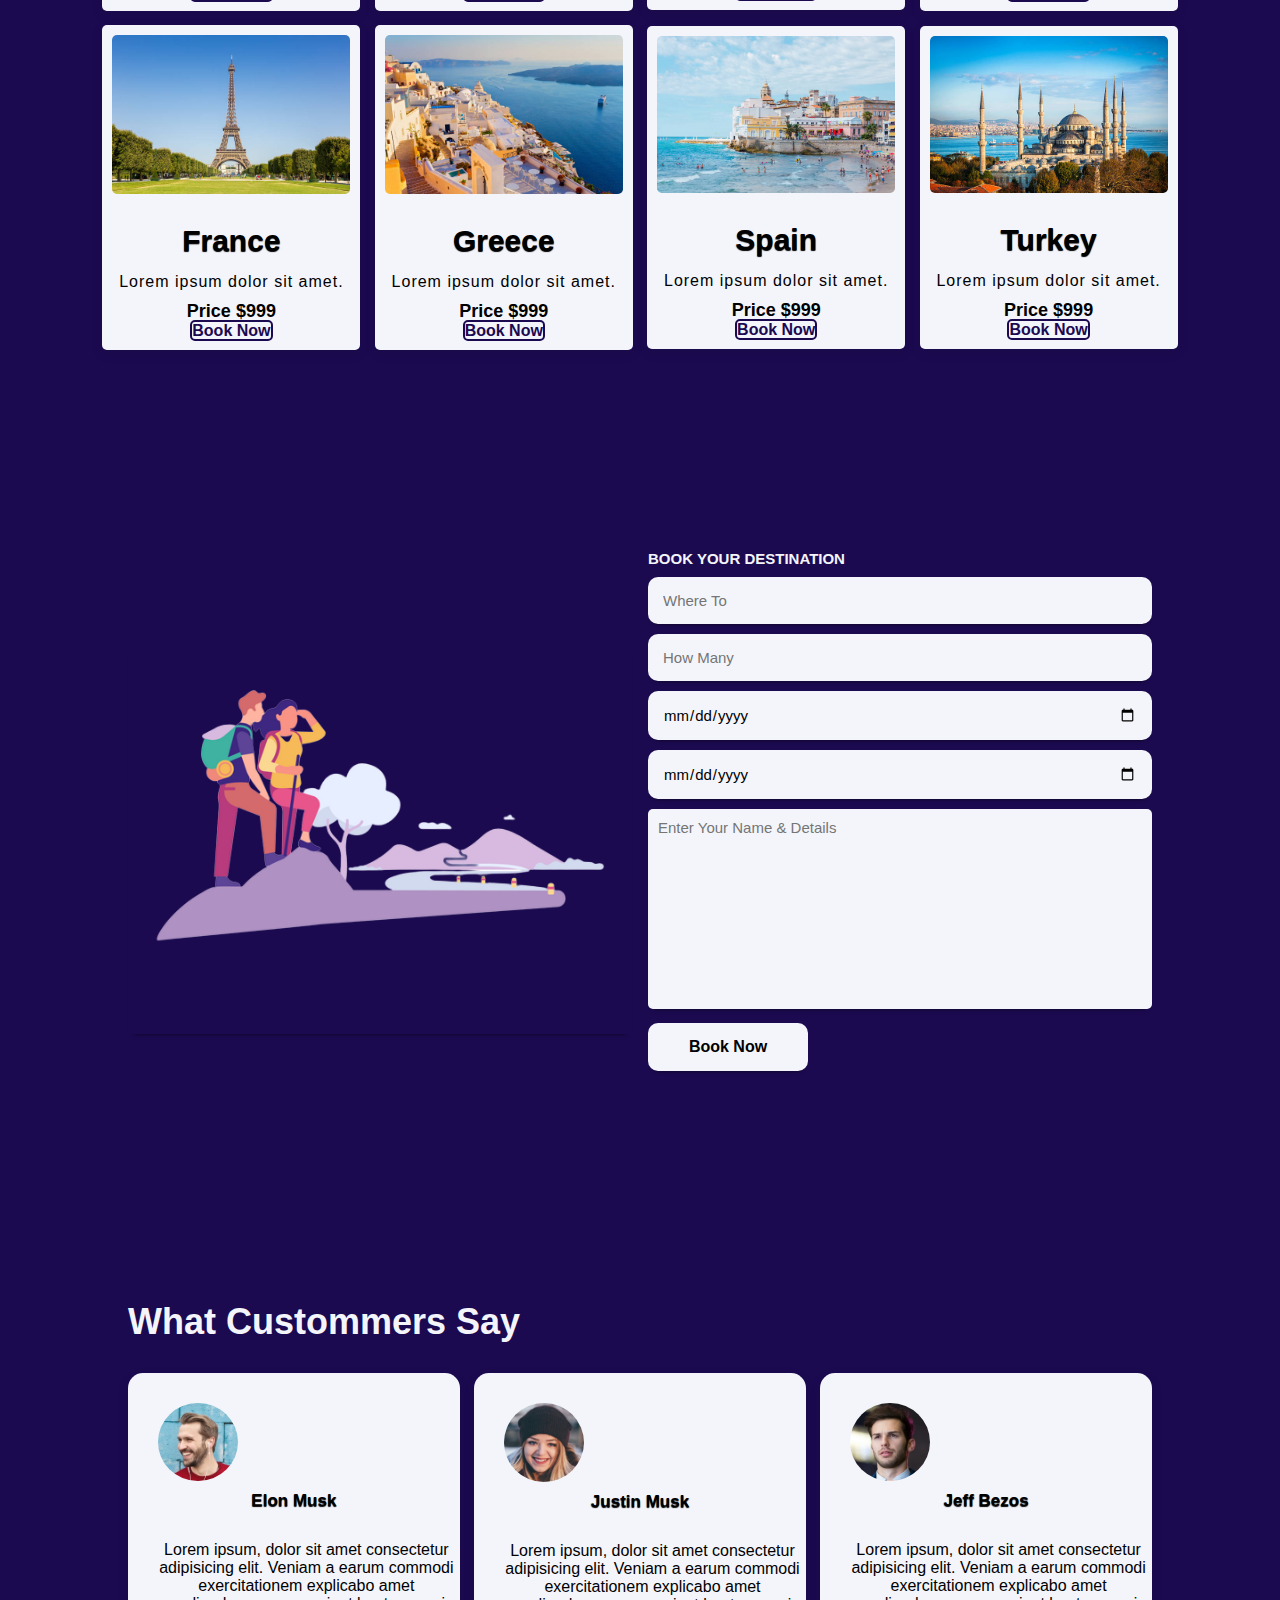
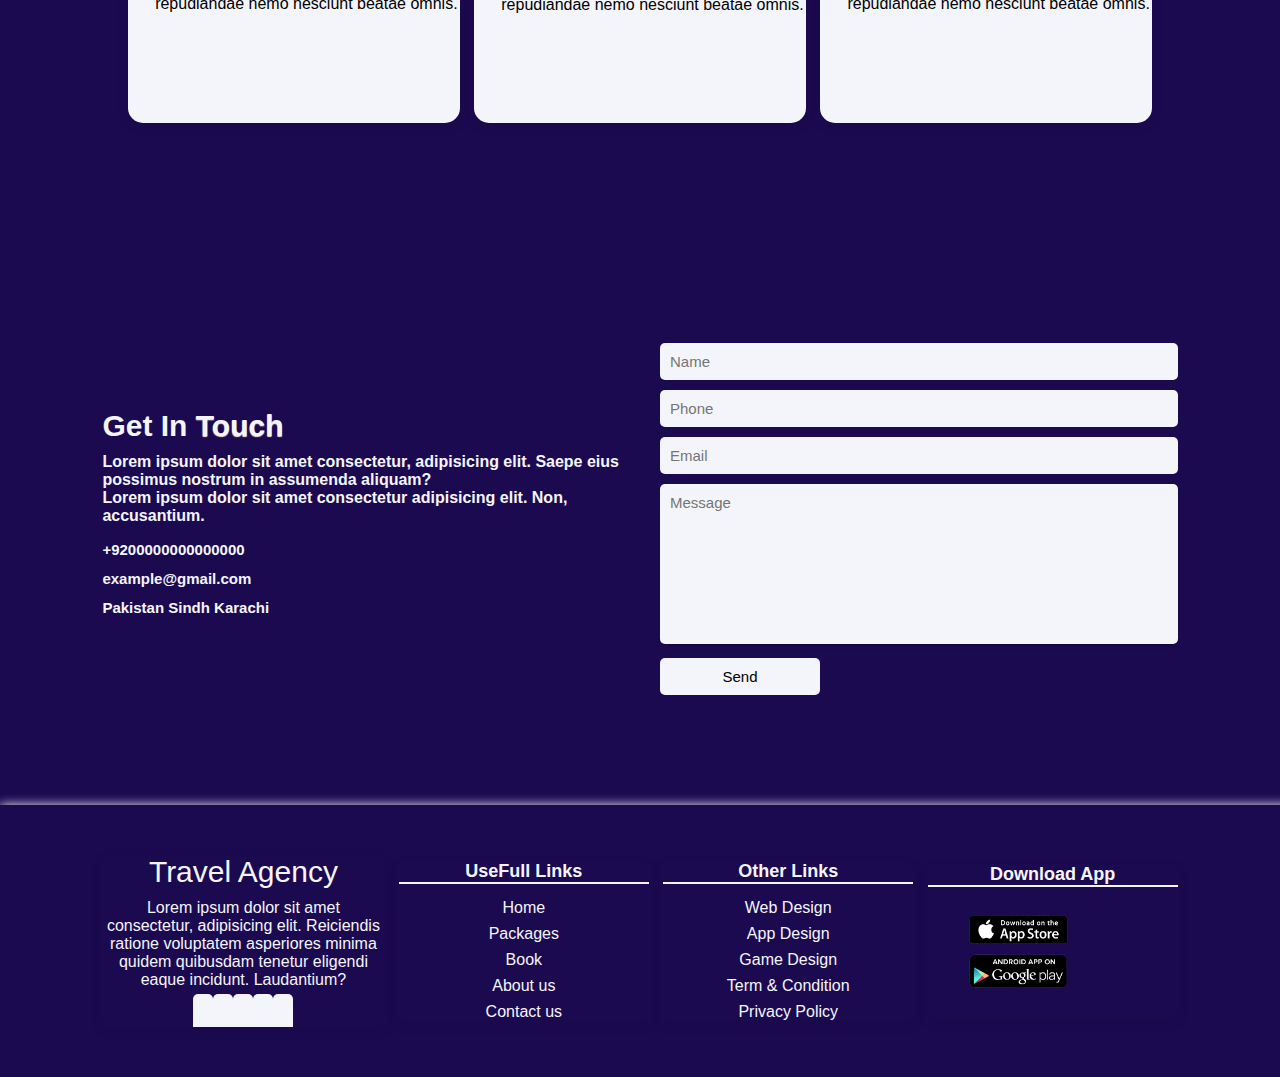
==== commit 3991b14a: "responsive project" ====
--- a/index.html
+++ b/index.html
@@ -138,15 +138,16 @@
                 <div class="card-body">
                     <h3>United States</h3>
                     <p>Lorem ipsum dolor sit amet.</p>
-                    <div class="rating">
-                        <i class="fa-solid fa-star checked"></i>
-                        <i class="fa-solid fa-star checked"></i>
-                        <i class="fa-solid fa-star checked"></i>
-                        <i class="fa-solid fa-star checked"></i>
-                        <i class="fa-solid fa-star checked"></i>
-                    </div>
-                    <h5>Price $999</h5>
-                    <button>Book Now</button>
+                    <div class="rate">
+                        <i class="fa-solid fa-star checked"></i>
+                        <i class="fa-solid fa-star checked"></i>
+                        <i class="fa-solid fa-star checked"></i>
+                        <i class="fa-solid fa-star checked"></i>
+                        <i class="fa-solid fa-star checked"></i>
+                    </div>
+                    <h5>Price $999</h5>
+                    <!-- <button>Book Now</button> -->
+                    <a  href="#book">Book Now</a>
                 </div>
             </div>
             <div class="row">
@@ -162,7 +163,8 @@
                         <i class="fa-solid fa-star checked"></i>
                     </div>
                     <h5>Price $999</h5>
-                    <button>Book Now</button>
+                    <!-- <button>Book Now</button> -->
+                    <a  href="#book">Book Now</a>
                 </div>
             </div>
             <div class="row">
@@ -178,7 +180,8 @@
                         <i class="fa-solid fa-star checked"></i>
                     </div>
                     <h5>Price $999</h5>
-                    <button>Book Now</button>
+                    <!-- <button>Book Now</button> -->
+                    <a  href="#book">Book Now</a>
                 </div>
             </div>
             <div class="row">
@@ -194,7 +197,8 @@
                         <i class="fa-solid fa-star checked"></i>
                     </div>
                     <h5>Price $999</h5>
-                    <button>Book Now</button>
+                    <!-- <button>Book Now</button> -->
+                    <a  href="#book">Book Now</a>
                 </div>
             </div>
             <div class="row">
@@ -210,7 +214,8 @@
                         <i class="fa-solid fa-star checked"></i>
                     </div>
                     <h5>Price $999</h5>
-                    <button>Book Now</button>
+                    <!-- <button>Book Now</button> -->
+                    <a  href="#book">Book Now</a>
                 </div>
             </div>
             <div class="row">
@@ -226,7 +231,8 @@
                         <i class="fa-solid fa-star checked"></i>
                     </div>
                     <h5>Price $999</h5>
-                    <button>Book Now</button>
+                    <!-- <button>Book Now</button> -->
+                    <a  href="#book">Book Now</a>
                 </div>
             </div>
             <div class="row">
@@ -242,7 +248,8 @@
                         <i class="fa-solid fa-star checked"></i>
                     </div>
                     <h5>Price $999</h5>
-                    <button>Book Now</button>
+                    <!-- <button>Book Now</button> -->
+                    <a  href="#book">Book Now</a>
                 </div>
             </div>
             <div class="row">
@@ -258,7 +265,8 @@
                         <i class="fa-solid fa-star checked"></i>
                     </div>
                     <h5>Price $999</h5>
-                    <button>Book Now</button>
+                    <!-- <button>Book Now</button> -->
+                    <a  href="#book">Book Now</a>
                 </div>
             </div>
         </div>
--- a/index.css
+++ b/index.css
@@ -433,6 +433,10 @@
     margin-top: 15px;
     letter-spacing: 1px;
 }
+.rating i{
+    color: orange;
+    margin-top: 5px;
+}
 .rate i{
     color: orange;
     margin-top: 5px;
@@ -441,7 +445,7 @@
     margin-top: 10px;
     font-size: 18px;
 }
- .card-body button{
+ .card-body a{
     width: 130px;
     height: 30px;
     margin-top: 10px;
